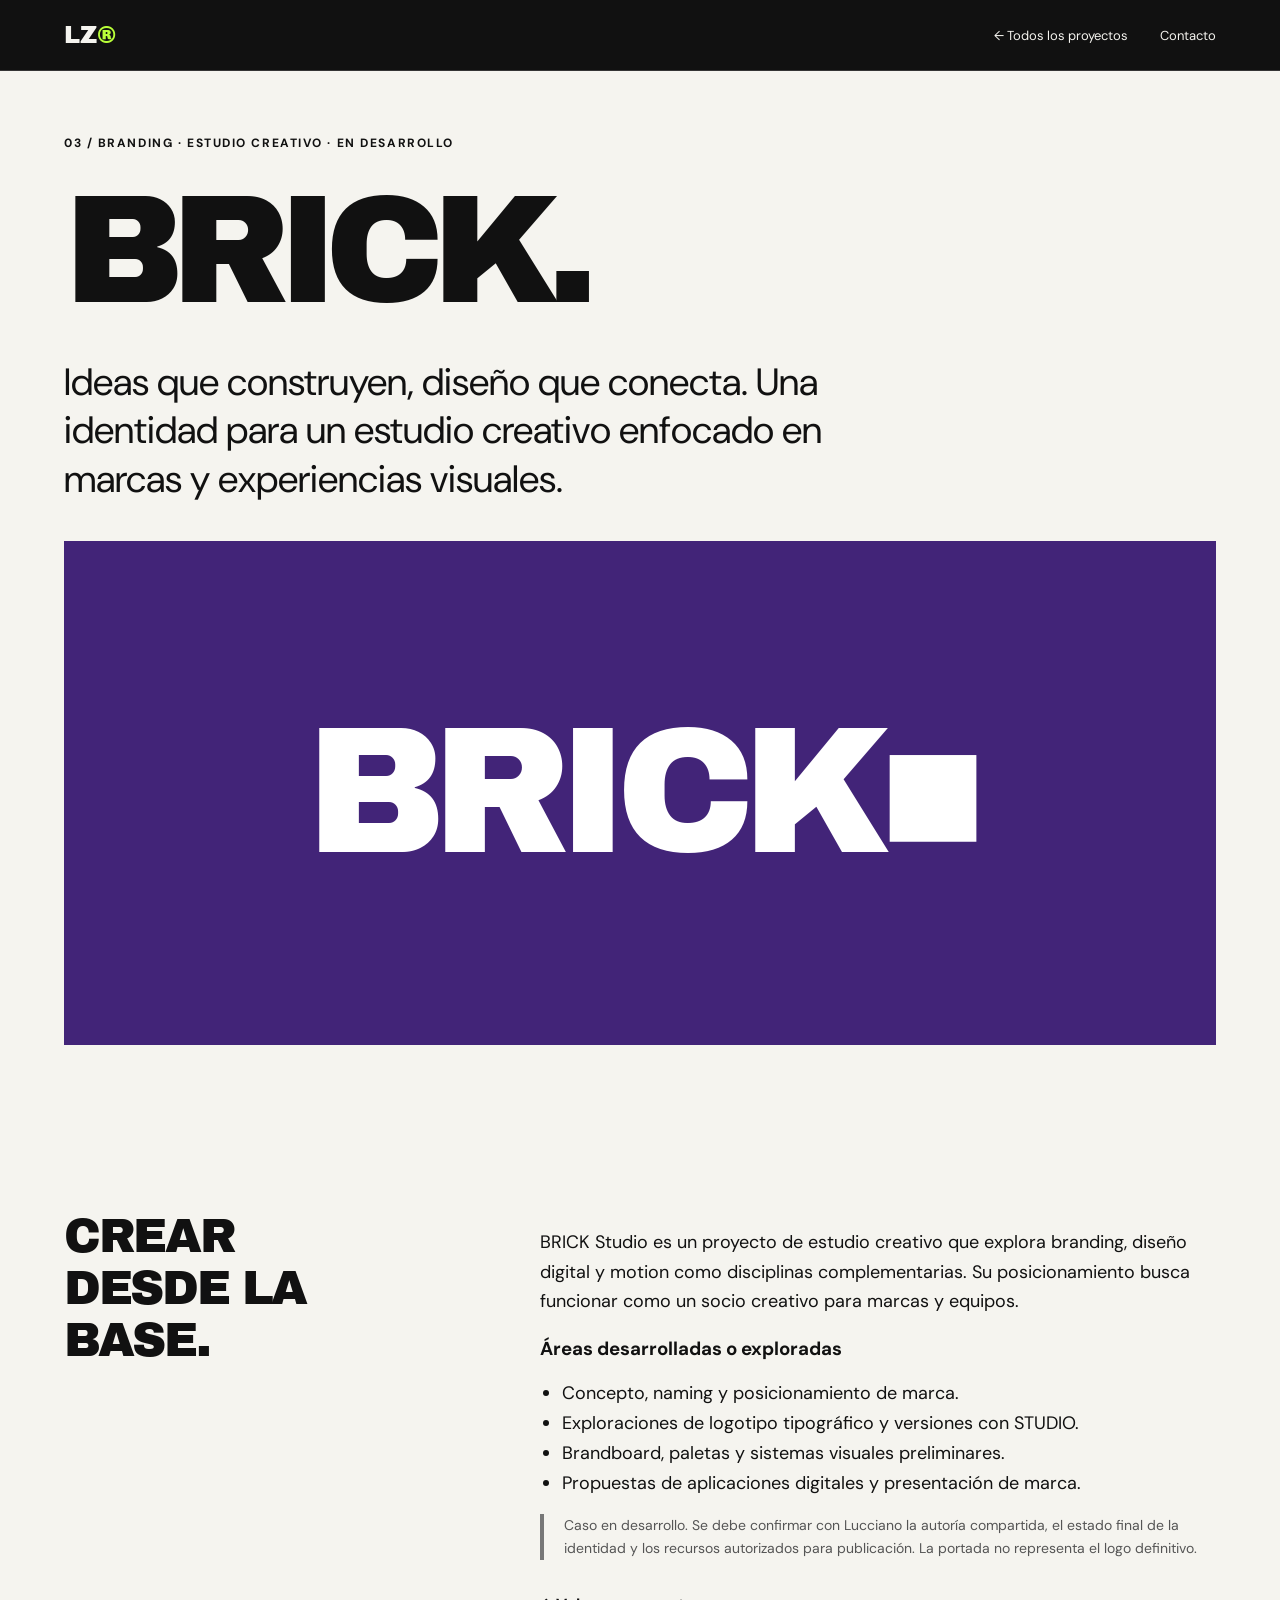
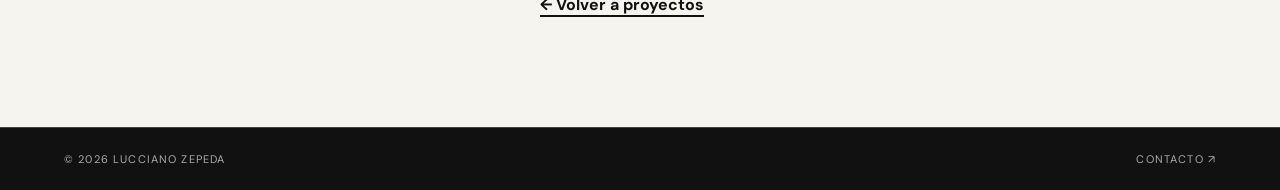
==== proyectos/brick.html @ 465fdd20 "Add files via upload" ====
<!doctype html><html lang="es"><head><meta charset="utf-8"><meta name="viewport" content="width=device-width,initial-scale=1"><meta name="description" content="BRICK Studio — identidad y posicionamiento de estudio creativo, portafolio de Lucciano Zepeda."><title>BRICK Studio — Lucciano Zepeda</title><link rel="preconnect" href="https://fonts.googleapis.com"><link rel="preconnect" href="https://fonts.gstatic.com" crossorigin><link href="https://fonts.googleapis.com/css2?family=Archivo+Black&family=DM+Sans:wght@400;500;600;700&display=swap" rel="stylesheet"><link rel="stylesheet" href="../style.css"><script src="../script.js" defer></script></head><body><header class="topbar"><a class="wordmark" href="../index.html">LZ<span class="lime">®</span></a><nav><a href="../index.html#trabajos">← Todos los proyectos</a><a href="../index.html#contacto">Contacto</a></nav></header><main class="case-main"><div class="case-hero"><span class="case-eyebrow">03 / BRANDING · ESTUDIO CREATIVO · EN DESARROLLO</span><h1 class="case-title">BRICK.</h1><p class="case-deck">Ideas que construyen, diseño que conecta. Una identidad para un estudio creativo enfocado en marcas y experiencias visuales.</p><div class="case-cover brick" aria-label="Portada tipográfica temporal">BRICK■</div></div><div class="case-content"><h2>CREAR DESDE LA BASE.</h2><div><p>BRICK Studio es un proyecto de estudio creativo que explora branding, diseño digital y motion como disciplinas complementarias. Su posicionamiento busca funcionar como un socio creativo para marcas y equipos.</p><h3>Áreas desarrolladas o exploradas</h3><ul><li>Concepto, naming y posicionamiento de marca.</li><li>Exploraciones de logotipo tipográfico y versiones con STUDIO.</li><li>Brandboard, paletas y sistemas visuales preliminares.</li><li>Propuestas de aplicaciones digitales y presentación de marca.</li></ul><p class="case-note">Caso en desarrollo. Se debe confirmar con Lucciano la autoría compartida, el estado final de la identidad y los recursos autorizados para publicación. La portada no representa el logo definitivo.</p><a class="case-back" href="../index.html#trabajos">← Volver a proyectos</a></div></div></main><footer><span>© <span id="year">2026</span> LUCCIANO ZEPEDA</span><a href="mailto:lucciano.zepeda@gmail.com">CONTACTO ↗</a></footer></body></html>
---- style.css ----
:root{--ink:#111;--paper:#f5f4ef;--lime:#b9ff39;--gray:#888;--head:'Archivo Black',Arial,sans-serif;--body:'DM Sans',Arial,sans-serif}*{box-sizing:border-box}html{scroll-behavior:smooth}body{margin:0;background:var(--ink);color:var(--paper);font-family:var(--body);overflow-x:hidden}a{color:inherit;text-decoration:none}a:focus-visible{outline:3px solid var(--lime);outline-offset:4px}.skip{position:absolute;left:-9999px;top:10px;background:var(--lime);color:var(--ink);padding:12px;z-index:100}.skip:focus{left:10px}.topbar{display:flex;align-items:center;justify-content:space-between;padding:22px 5%;border-bottom:1px solid #353535;gap:20px}.wordmark{font:24px var(--head)}.lime{color:var(--lime)}nav{display:flex;gap:clamp(12px,2.5vw,32px);flex-wrap:wrap}nav a{font-size:13px}nav a:hover,.back-top:hover{color:var(--lime)}.top-index,.hero-meta,.section-head,footer,.project-number,.art-caption,.hero-kicker{font-size:11px;letter-spacing:.105em}.top-index{color:var(--gray)}.hero{min-height:91vh;overflow:hidden;padding:30px 5% 0;display:flex;flex-direction:column;justify-content:space-between}.hero-meta,.section-head{display:flex;justify-content:space-between;gap:15px}.hero-meta{color:#bbb}.hero-core{padding:55px 0 65px}.hero-kicker{color:var(--lime)}.status-dot{display:inline-block;width:8px;height:8px;border-radius:50%;background:var(--lime);margin-right:7px}.hero h1{font:clamp(55px,12.5vw,220px)/.93 var(--head);letter-spacing:-.085em;margin:22px 0 35px}.hero h1>span{display:block}.hero h1 .highlight{background:var(--lime);color:var(--ink);padding:0 .07em .06em 0;max-width:max-content}.hero-summary{display:flex;justify-content:space-between;align-items:end;gap:30px}.hero-summary>p{font:clamp(26px,3vw,46px)/1.1 var(--head);letter-spacing:-.05em;margin:0}.hero-summary>p i{color:var(--lime);font-style:normal}.hero-summary>div{max-width:350px}.hero-desc{line-height:1.6;color:#ccc;font-size:17px}.actions,.cv-actions,.contact-actions{display:flex;flex-wrap:wrap;gap:12px}.pill{display:inline-flex;align-items:center;justify-content:center;min-height:46px;padding:12px 18px;border-radius:30px;font-size:13px;font-weight:700;transition:transform .2s,background .2s}.pill:hover{transform:translateY(-3px)}.pill.light{background:var(--paper);color:var(--ink)}.pill.outline{border:1px solid #777;color:var(--paper)}.pill.dark{background:var(--ink);color:var(--paper)}.pill.bordered{border:1px solid var(--ink);color:var(--ink)}.pill.lime-button{background:var(--lime);color:var(--ink)}.marquee{border-top:1px solid #454545;overflow:hidden;white-space:nowrap;margin:0 -5%;padding:14px 0;color:var(--lime);font:14px var(--head)}.marquee>div{width:max-content;animation:move 24s linear infinite}@keyframes move{to{transform:translateX(-50%)}}.section{padding:90px 5% 120px}.section-head{padding-bottom:22px;border-bottom:1px solid currentColor;opacity:.7}.section h2{font:clamp(42px,8vw,132px)/1 var(--head);letter-spacing:-.065em;margin:70px 0 42px;overflow-wrap:anywhere}.section h2 em{font-style:normal;color:transparent;-webkit-text-stroke:2px currentColor}.projects,.experience{background:var(--paper);color:var(--ink)}.intro{max-width:680px;font-size:20px;line-height:1.55;margin:0 0 52px}.project-grid{display:grid;grid-template-columns:repeat(2,minmax(0,1fr));gap:32px 24px}.project-art{aspect-ratio:4/3;padding:clamp(15px,2.3vw,30px);display:flex;flex-direction:column;justify-content:space-between;overflow:hidden;position:relative;transition:transform .3s,filter .3s}.project-card:hover .project-art{transform:translateY(-4px);filter:brightness(1.06)}.project-number{display:flex;justify-content:space-between;align-items:center;font-weight:700}.project-number b{font-size:23px}.art-office{background:var(--lime);color:var(--ink)}.art-lemu{background:#1b1b1b;color:var(--paper)}.art-brick{background:#422478;color:white}.art-type{font:clamp(39px,6.6vw,116px)/.95 var(--head);letter-spacing:-.075em;overflow-wrap:anywhere}.art-star{color:#7b6dff;margin-left:12px}.art-office .art-star{color:var(--ink)}.art-brick .art-star{color:#e0a92f}.art-caption{font-weight:700}.project-info{display:flex;justify-content:space-between;align-items:baseline;gap:16px}.project-info h3{font-size:21px;letter-spacing:-.03em}.project-info p{font-size:13px;color:#555;max-width:250px;text-align:right}.disclaimer{font-size:12px;color:#666;margin-top:30px}.about{background:var(--lime);color:var(--ink)}.stroke-text{color:transparent;-webkit-text-stroke:2px var(--ink)}.about-grid{display:grid;grid-template-columns:1fr 1fr;gap:10%;max-width:1200px}.about-grid>p{font-size:clamp(23px,3vw,38px);font-weight:700;line-height:1.3}.about-grid>div{font-size:18px;line-height:1.65}.about-grid p{margin-top:0}.skill-group{display:flex;flex-wrap:wrap;gap:10px;margin-top:60px}.skill-group span{border:1px solid var(--ink);padding:12px 16px;border-radius:40px;font-size:12px;font-weight:700}.tools-line{border-top:1px solid var(--ink);margin-top:60px;padding-top:22px;display:flex;justify-content:space-between;gap:20px;font-size:14px}.tools-line span{max-width:620px}.timeline-item{display:grid;grid-template-columns:1fr 1fr;gap:30px;border-top:1px solid #aaa;padding:30px 0}.timeline-item:last-child{border-bottom:1px solid #aaa}.timeline-item .date{font-size:12px;color:#666}.timeline-item h3{font:clamp(24px,3vw,42px) var(--head);letter-spacing:-.05em;margin:12px 0}.timeline-item p{line-height:1.65;margin-top:0}.timeline-item>div>p{color:#666}.cv-actions{margin-top:42px}.contact{min-height:75vh}.contact h2 span{color:var(--lime)}.contact>p{font-size:clamp(17px,2.2vw,25px);max-width:720px;line-height:1.5}.contact-actions{margin:32px 0}.email-link{display:block;max-width:max-content;font-size:clamp(17px,2.5vw,33px);border-bottom:1px solid var(--lime);padding-bottom:8px;overflow-wrap:anywhere}.back-top{display:block;max-width:max-content;margin-top:90px;font-size:13px;color:var(--lime)}footer{padding:24px 5%;border-top:1px solid #444;display:flex;justify-content:space-between;gap:14px;color:#aaa}.reveal{animation:showup .8s ease-out both}@keyframes showup{from{opacity:0;transform:translateY(28px)}to{opacity:1;transform:translateY(0)}}.case-main{background:var(--paper);color:var(--ink);min-height:70vh}.case-hero{padding:60px 5% 90px}.case-eyebrow{font-size:12px;letter-spacing:.13em;font-weight:700}.case-title{font:clamp(58px,12vw,180px)/.9 var(--head);letter-spacing:-.085em;margin:30px 0}.case-deck{font-size:clamp(22px,3vw,38px);max-width:850px;line-height:1.27}.case-cover{min-height:300px;aspect-ratio:16/7;display:flex;align-items:center;justify-content:center;text-align:center;padding:30px;font:clamp(60px,14vw,210px)/1 var(--head);letter-spacing:-.07em}.case-cover.office{background:var(--lime)}.case-cover.lemu{background:#1b1b1b;color:#fff}.case-cover.brick{background:#422478;color:#fff}.case-content{padding:75px 5% 110px;display:grid;grid-template-columns:1fr 2fr;gap:12%}.case-content h2{font:clamp(28px,3.7vw,56px)/1.1 var(--head);letter-spacing:-.05em;margin-top:0}.case-content p,.case-content li{font-size:18px;line-height:1.65}.case-content ul{padding-left:22px}.case-note{border-left:4px solid #777;padding-left:20px;color:#555;font-size:14px!important}.case-back{display:inline-block;border-bottom:2px solid var(--ink);margin-top:20px;font-weight:700}.case-footer{background:var(--ink);color:var(--paper);padding:40px 5%}.case-footer a{color:var(--lime)}@media(max-width:960px){.top-index{display:none}.hero h1{font-size:12.4vw}}@media(max-width:700px){.topbar{padding:18px 5%;flex-wrap:wrap}nav{gap:14px}nav a{font-size:12px}.hero{min-height:76vh}.hero-meta{font-size:9px}.hero-core{padding:60px 0}.hero h1{font-size:12.2vw;letter-spacing:-.075em}.hero-summary,.tools-line{display:block}.hero-summary>div{margin-top:30px}.section{padding:65px 5% 85px}.section h2{font-size:clamp(38px,9vw,76px);margin:50px 0 32px}.project-grid,.about-grid,.timeline-item,.case-content{grid-template-columns:1fr}.about-grid{gap:14px}.project-info{display:block}.project-info p{text-align:left;margin-top:0}.project-info h3{margin-bottom:6px}.art-type{font-size:12vw}.case-hero{padding:45px 5% 60px}.case-cover{aspect-ratio:4/3}.case-content{padding:55px 5% 80px;gap:18px}footer{font-size:9px}}@media(prefers-reduced-motion:reduce){html{scroll-behavior:auto}*,*:before,*:after{animation:none!important;transition:none!important}}
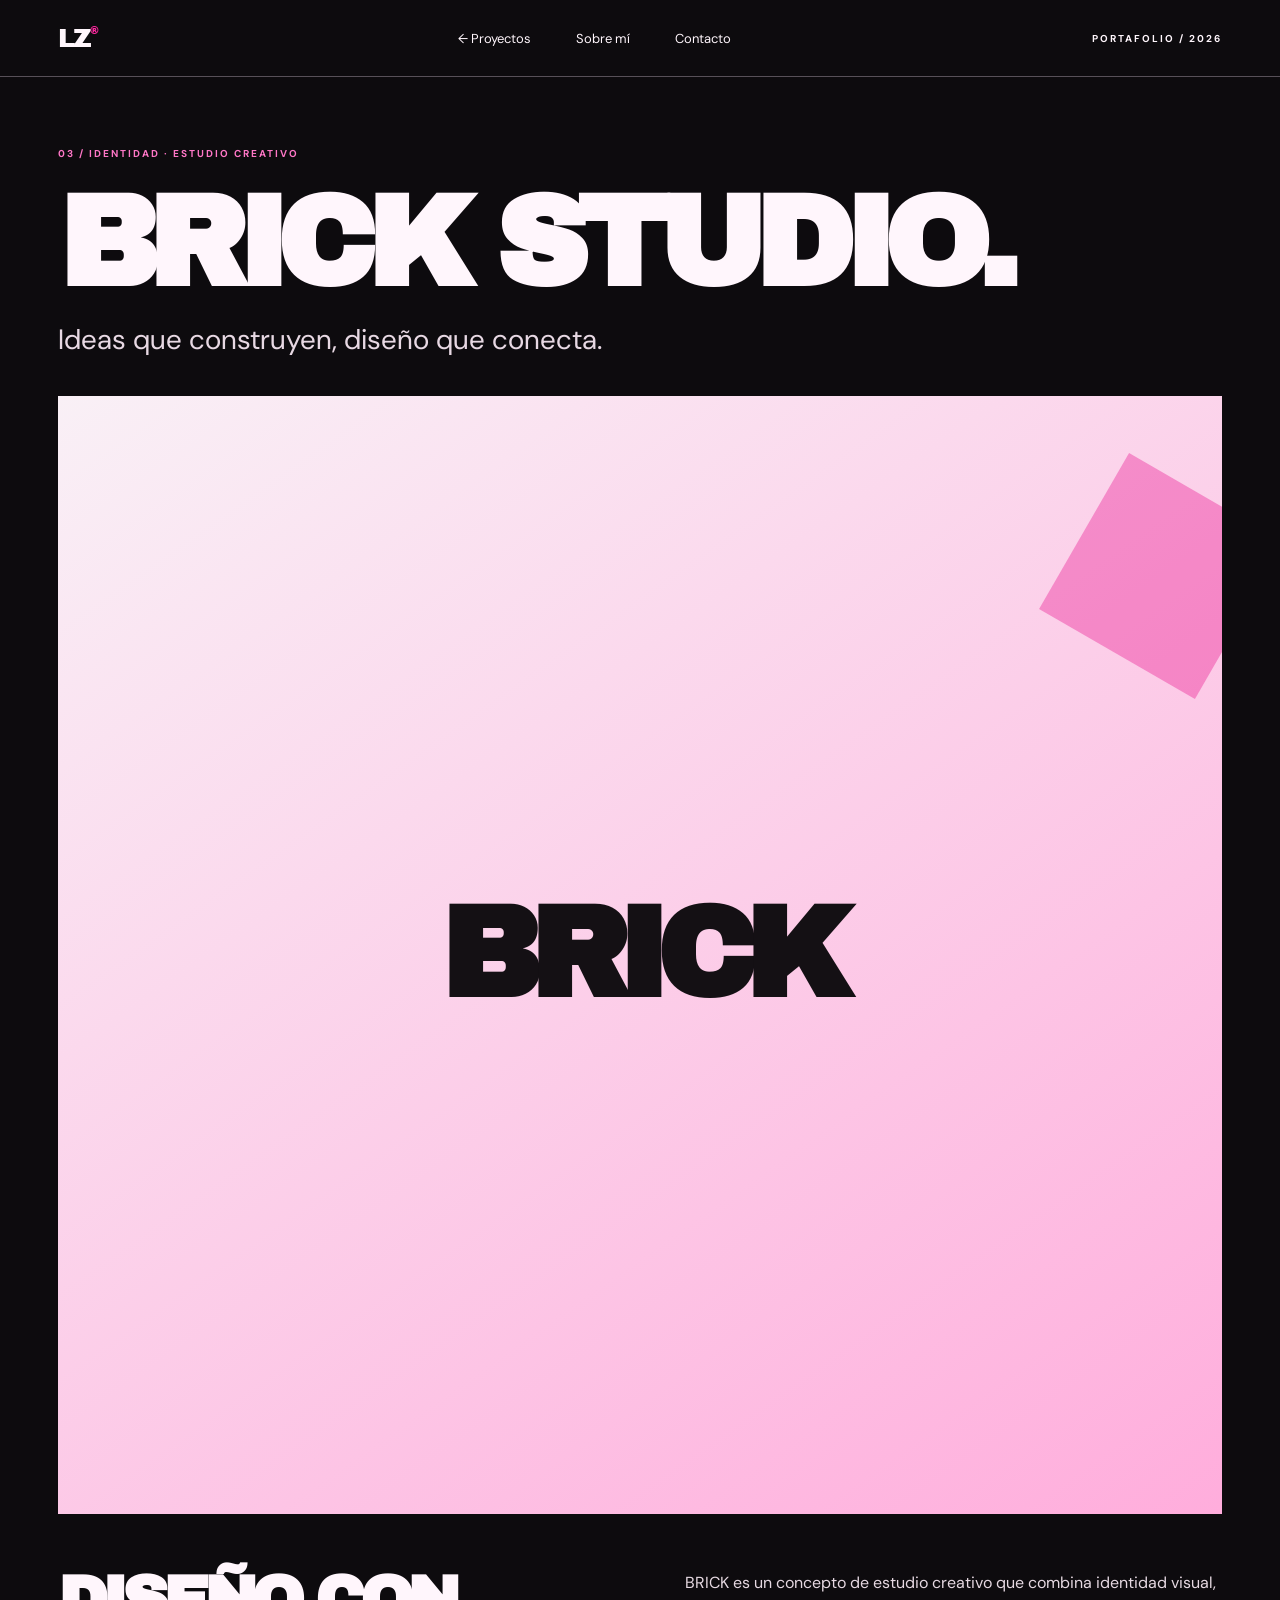
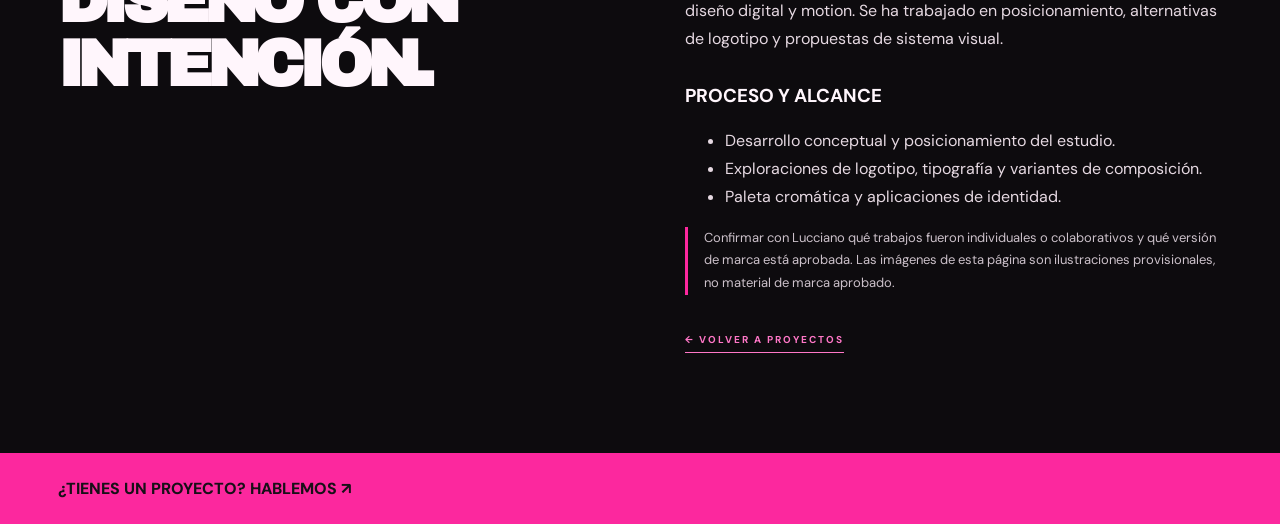
==== commit d6f9cfaa: "Add files via upload" ====
--- a/proyectos/brick.html
+++ b/proyectos/brick.html
@@ -1 +1 @@
-<!doctype html><html lang="es"><head><meta charset="utf-8"><meta name="viewport" content="width=device-width,initial-scale=1"><meta name="description" content="BRICK Studio — identidad y posicionamiento de estudio creativo, portafolio de Lucciano Zepeda."><title>BRICK Studio — Lucciano Zepeda</title><link rel="preconnect" href="https://fonts.googleapis.com"><link rel="preconnect" href="https://fonts.gstatic.com" crossorigin><link href="https://fonts.googleapis.com/css2?family=Archivo+Black&family=DM+Sans:wght@400;500;600;700&display=swap" rel="stylesheet"><link rel="stylesheet" href="../style.css"><script src="../script.js" defer></script></head><body><header class="topbar"><a class="wordmark" href="../index.html">LZ<span class="lime">®</span></a><nav><a href="../index.html#trabajos">← Todos los proyectos</a><a href="../index.html#contacto">Contacto</a></nav></header><main class="case-main"><div class="case-hero"><span class="case-eyebrow">03 / BRANDING · ESTUDIO CREATIVO · EN DESARROLLO</span><h1 class="case-title">BRICK.</h1><p class="case-deck">Ideas que construyen, diseño que conecta. Una identidad para un estudio creativo enfocado en marcas y experiencias visuales.</p><div class="case-cover brick" aria-label="Portada tipográfica temporal">BRICK■</div></div><div class="case-content"><h2>CREAR DESDE LA BASE.</h2><div><p>BRICK Studio es un proyecto de estudio creativo que explora branding, diseño digital y motion como disciplinas complementarias. Su posicionamiento busca funcionar como un socio creativo para marcas y equipos.</p><h3>Áreas desarrolladas o exploradas</h3><ul><li>Concepto, naming y posicionamiento de marca.</li><li>Exploraciones de logotipo tipográfico y versiones con STUDIO.</li><li>Brandboard, paletas y sistemas visuales preliminares.</li><li>Propuestas de aplicaciones digitales y presentación de marca.</li></ul><p class="case-note">Caso en desarrollo. Se debe confirmar con Lucciano la autoría compartida, el estado final de la identidad y los recursos autorizados para publicación. La portada no representa el logo definitivo.</p><a class="case-back" href="../index.html#trabajos">← Volver a proyectos</a></div></div></main><footer><span>© <span id="year">2026</span> LUCCIANO ZEPEDA</span><a href="mailto:lucciano.zepeda@gmail.com">CONTACTO ↗</a></footer></body></html>
+<!doctype html><html lang="es"><head><meta charset="utf-8"><meta name="viewport" content="width=device-width, initial-scale=1"><meta name="theme-color" content="#0d0b0e"><meta name="description" content="BRICK STUDIO — caso de estudio del portafolio de Lucciano Zepeda."><title>BRICK STUDIO — Lucciano Zepeda</title><link rel="icon" href="../assets/favicon.svg" type="image/svg+xml"><link rel="preconnect" href="https://fonts.googleapis.com"><link rel="preconnect" href="https://fonts.gstatic.com" crossorigin><link href="https://fonts.googleapis.com/css2?family=Archivo+Black&family=DM+Sans:wght@400;500;600;700;800&display=swap" rel="stylesheet"><link rel="stylesheet" href="../style.css"><script src="../script.js" defer></script></head><body><header class="site-nav wrap case-header"><a class="brand" href="../index.html">LZ<span>®</span></a><nav aria-label="Navegación"><a href="../index.html#trabajos">← Proyectos</a><a href="../index.html#sobre-mi">Sobre mí</a><a href="../index.html#contacto">Contacto</a></nav><span class="nav-index">PORTAFOLIO / 2026</span></header><main class="case wrap"><div class="case-kicker">03 / IDENTIDAD · ESTUDIO CREATIVO</div><h1 class="case-title">BRICK STUDIO.</h1><p class="case-deck">Ideas que construyen, diseño que conecta.</p><div class="case-cover project-poster brick-poster" aria-label="Composición tipográfica provisional"><strong>BRICK</strong></div><div class="case-content"><h2>DISEÑO CON<br>INTENCIÓN.</h2><div><p>BRICK es un concepto de estudio creativo que combina identidad visual, diseño digital y motion. Se ha trabajado en posicionamiento, alternativas de logotipo y propuestas de sistema visual.</p><h3>PROCESO Y ALCANCE</h3><ul><li>Desarrollo conceptual y posicionamiento del estudio.</li><li>Exploraciones de logotipo, tipografía y variantes de composición.</li><li>Paleta cromática y aplicaciones de identidad.</li></ul><p class="case-notice">Confirmar con Lucciano qué trabajos fueron individuales o colaborativos y qué versión de marca está aprobada. Las imágenes de esta página son ilustraciones provisionales, no material de marca aprobado.</p><a class="case-back" href="../index.html#trabajos">← VOLVER A PROYECTOS</a></div></div></main><div class="case-bottom"><div class="wrap"><a href="mailto:lucciano.zepeda@gmail.com">¿TIENES UN PROYECTO? HABLEMOS ↗</a></div></div></body></html>
--- a/style.css
+++ b/style.css
@@ -1 +1,4 @@
-:root{--ink:#111;--paper:#f5f4ef;--lime:#b9ff39;--gray:#888;--head:'Archivo Black',Arial,sans-serif;--body:'DM Sans',Arial,sans-serif}*{box-sizing:border-box}html{scroll-behavior:smooth}body{margin:0;background:var(--ink);color:var(--paper);font-family:var(--body);overflow-x:hidden}a{color:inherit;text-decoration:none}a:focus-visible{outline:3px solid var(--lime);outline-offset:4px}.skip{position:absolute;left:-9999px;top:10px;background:var(--lime);color:var(--ink);padding:12px;z-index:100}.skip:focus{left:10px}.topbar{display:flex;align-items:center;justify-content:space-between;padding:22px 5%;border-bottom:1px solid #353535;gap:20px}.wordmark{font:24px var(--head)}.lime{color:var(--lime)}nav{display:flex;gap:clamp(12px,2.5vw,32px);flex-wrap:wrap}nav a{font-size:13px}nav a:hover,.back-top:hover{color:var(--lime)}.top-index,.hero-meta,.section-head,footer,.project-number,.art-caption,.hero-kicker{font-size:11px;letter-spacing:.105em}.top-index{color:var(--gray)}.hero{min-height:91vh;overflow:hidden;padding:30px 5% 0;display:flex;flex-direction:column;justify-content:space-between}.hero-meta,.section-head{display:flex;justify-content:space-between;gap:15px}.hero-meta{color:#bbb}.hero-core{padding:55px 0 65px}.hero-kicker{color:var(--lime)}.status-dot{display:inline-block;width:8px;height:8px;border-radius:50%;background:var(--lime);margin-right:7px}.hero h1{font:clamp(55px,12.5vw,220px)/.93 var(--head);letter-spacing:-.085em;margin:22px 0 35px}.hero h1>span{display:block}.hero h1 .highlight{background:var(--lime);color:var(--ink);padding:0 .07em .06em 0;max-width:max-content}.hero-summary{display:flex;justify-content:space-between;align-items:end;gap:30px}.hero-summary>p{font:clamp(26px,3vw,46px)/1.1 var(--head);letter-spacing:-.05em;margin:0}.hero-summary>p i{color:var(--lime);font-style:normal}.hero-summary>div{max-width:350px}.hero-desc{line-height:1.6;color:#ccc;font-size:17px}.actions,.cv-actions,.contact-actions{display:flex;flex-wrap:wrap;gap:12px}.pill{display:inline-flex;align-items:center;justify-content:center;min-height:46px;padding:12px 18px;border-radius:30px;font-size:13px;font-weight:700;transition:transform .2s,background .2s}.pill:hover{transform:translateY(-3px)}.pill.light{background:var(--paper);color:var(--ink)}.pill.outline{border:1px solid #777;color:var(--paper)}.pill.dark{background:var(--ink);color:var(--paper)}.pill.bordered{border:1px solid var(--ink);color:var(--ink)}.pill.lime-button{background:var(--lime);color:var(--ink)}.marquee{border-top:1px solid #454545;overflow:hidden;white-space:nowrap;margin:0 -5%;padding:14px 0;color:var(--lime);font:14px var(--head)}.marquee>div{width:max-content;animation:move 24s linear infinite}@keyframes move{to{transform:translateX(-50%)}}.section{padding:90px 5% 120px}.section-head{padding-bottom:22px;border-bottom:1px solid currentColor;opacity:.7}.section h2{font:clamp(42px,8vw,132px)/1 var(--head);letter-spacing:-.065em;margin:70px 0 42px;overflow-wrap:anywhere}.section h2 em{font-style:normal;color:transparent;-webkit-text-stroke:2px currentColor}.projects,.experience{background:var(--paper);color:var(--ink)}.intro{max-width:680px;font-size:20px;line-height:1.55;margin:0 0 52px}.project-grid{display:grid;grid-template-columns:repeat(2,minmax(0,1fr));gap:32px 24px}.project-art{aspect-ratio:4/3;padding:clamp(15px,2.3vw,30px);display:flex;flex-direction:column;justify-content:space-between;overflow:hidden;position:relative;transition:transform .3s,filter .3s}.project-card:hover .project-art{transform:translateY(-4px);filter:brightness(1.06)}.project-number{display:flex;justify-content:space-between;align-items:center;font-weight:700}.project-number b{font-size:23px}.art-office{background:var(--lime);color:var(--ink)}.art-lemu{background:#1b1b1b;color:var(--paper)}.art-brick{background:#422478;color:white}.art-type{font:clamp(39px,6.6vw,116px)/.95 var(--head);letter-spacing:-.075em;overflow-wrap:anywhere}.art-star{color:#7b6dff;margin-left:12px}.art-office .art-star{color:var(--ink)}.art-brick .art-star{color:#e0a92f}.art-caption{font-weight:700}.project-info{display:flex;justify-content:space-between;align-items:baseline;gap:16px}.project-info h3{font-size:21px;letter-spacing:-.03em}.project-info p{font-size:13px;color:#555;max-width:250px;text-align:right}.disclaimer{font-size:12px;color:#666;margin-top:30px}.about{background:var(--lime);color:var(--ink)}.stroke-text{color:transparent;-webkit-text-stroke:2px var(--ink)}.about-grid{display:grid;grid-template-columns:1fr 1fr;gap:10%;max-width:1200px}.about-grid>p{font-size:clamp(23px,3vw,38px);font-weight:700;line-height:1.3}.about-grid>div{font-size:18px;line-height:1.65}.about-grid p{margin-top:0}.skill-group{display:flex;flex-wrap:wrap;gap:10px;margin-top:60px}.skill-group span{border:1px solid var(--ink);padding:12px 16px;border-radius:40px;font-size:12px;font-weight:700}.tools-line{border-top:1px solid var(--ink);margin-top:60px;padding-top:22px;display:flex;justify-content:space-between;gap:20px;font-size:14px}.tools-line span{max-width:620px}.timeline-item{display:grid;grid-template-columns:1fr 1fr;gap:30px;border-top:1px solid #aaa;padding:30px 0}.timeline-item:last-child{border-bottom:1px solid #aaa}.timeline-item .date{font-size:12px;color:#666}.timeline-item h3{font:clamp(24px,3vw,42px) var(--head);letter-spacing:-.05em;margin:12px 0}.timeline-item p{line-height:1.65;margin-top:0}.timeline-item>div>p{color:#666}.cv-actions{margin-top:42px}.contact{min-height:75vh}.contact h2 span{color:var(--lime)}.contact>p{font-size:clamp(17px,2.2vw,25px);max-width:720px;line-height:1.5}.contact-actions{margin:32px 0}.email-link{display:block;max-width:max-content;font-size:clamp(17px,2.5vw,33px);border-bottom:1px solid var(--lime);padding-bottom:8px;overflow-wrap:anywhere}.back-top{display:block;max-width:max-content;margin-top:90px;font-size:13px;color:var(--lime)}footer{padding:24px 5%;border-top:1px solid #444;display:flex;justify-content:space-between;gap:14px;color:#aaa}.reveal{animation:showup .8s ease-out both}@keyframes showup{from{opacity:0;transform:translateY(28px)}to{opacity:1;transform:translateY(0)}}.case-main{background:var(--paper);color:var(--ink);min-height:70vh}.case-hero{padding:60px 5% 90px}.case-eyebrow{font-size:12px;letter-spacing:.13em;font-weight:700}.case-title{font:clamp(58px,12vw,180px)/.9 var(--head);letter-spacing:-.085em;margin:30px 0}.case-deck{font-size:clamp(22px,3vw,38px);max-width:850px;line-height:1.27}.case-cover{min-height:300px;aspect-ratio:16/7;display:flex;align-items:center;justify-content:center;text-align:center;padding:30px;font:clamp(60px,14vw,210px)/1 var(--head);letter-spacing:-.07em}.case-cover.office{background:var(--lime)}.case-cover.lemu{background:#1b1b1b;color:#fff}.case-cover.brick{background:#422478;color:#fff}.case-content{padding:75px 5% 110px;display:grid;grid-template-columns:1fr 2fr;gap:12%}.case-content h2{font:clamp(28px,3.7vw,56px)/1.1 var(--head);letter-spacing:-.05em;margin-top:0}.case-content p,.case-content li{font-size:18px;line-height:1.65}.case-content ul{padding-left:22px}.case-note{border-left:4px solid #777;padding-left:20px;color:#555;font-size:14px!important}.case-back{display:inline-block;border-bottom:2px solid var(--ink);margin-top:20px;font-weight:700}.case-footer{background:var(--ink);color:var(--paper);padding:40px 5%}.case-footer a{color:var(--lime)}@media(max-width:960px){.top-index{display:none}.hero h1{font-size:12.4vw}}@media(max-width:700px){.topbar{padding:18px 5%;flex-wrap:wrap}nav{gap:14px}nav a{font-size:12px}.hero{min-height:76vh}.hero-meta{font-size:9px}.hero-core{padding:60px 0}.hero h1{font-size:12.2vw;letter-spacing:-.075em}.hero-summary,.tools-line{display:block}.hero-summary>div{margin-top:30px}.section{padding:65px 5% 85px}.section h2{font-size:clamp(38px,9vw,76px);margin:50px 0 32px}.project-grid,.about-grid,.timeline-item,.case-content{grid-template-columns:1fr}.about-grid{gap:14px}.project-info{display:block}.project-info p{text-align:left;margin-top:0}.project-info h3{margin-bottom:6px}.art-type{font-size:12vw}.case-hero{padding:45px 5% 60px}.case-cover{aspect-ratio:4/3}.case-content{padding:55px 5% 80px;gap:18px}footer{font-size:9px}}@media(prefers-reduced-motion:reduce){html{scroll-behavior:auto}*,*:before,*:after{animation:none!important;transition:none!important}}
+:root{--black:#0d0b0e;--pink:#fc289e;--pink2:#ff77c7;--purple:#7020a6;--pale:#fbf1f8;--white:#fff6fc;--text:#171117}*{box-sizing:border-box}html{scroll-behavior:smooth}body{margin:0;background:var(--black);color:var(--white);font-family:'DM Sans',Arial,sans-serif}a{color:inherit;text-decoration:none}a:focus-visible{outline:3px solid var(--pink2);outline-offset:5px}img{max-width:100%;display:block}h1,h2,h3,p{margin-top:0}.wrap{max-width:1480px;margin:auto;padding-left:clamp(22px,4.5vw,74px);padding-right:clamp(22px,4.5vw,74px)}.skip{position:absolute;left:10px;top:-100px;background:white;color:black;z-index:200;padding:14px}.skip:focus{top:10px}.brand{font-family:'Archivo Black',Impact,sans-serif;font-size:26px;letter-spacing:-2px;white-space:nowrap}.brand span{font-size:11px;vertical-align:top;color:var(--pink)}.site-nav{height:77px;border-bottom:1px solid #575058;display:flex;align-items:center;justify-content:space-between;gap:20px;position:relative;z-index:8}.site-nav nav{display:flex;gap:clamp(14px,3.5vw,52px);font-size:13px}.site-nav nav a:hover{color:var(--pink2)}.nav-index,.eyebrow,.section-top,.poster-tag,.project-poster small,.hero-footnote,.ticker,.tool-bar,.resume,.social,.provisional,.case-kicker,.case-back{font-size:10px;letter-spacing:2px;font-weight:700}.hero{min-height:min(820px,88vh);height:auto;position:relative;isolation:isolate;padding-top:clamp(75px,7vw,110px);padding-bottom:65px;overflow:hidden}.hero-visual{position:absolute;inset:-145px -16% -20px 40%;z-index:-1;pointer-events:none;display:flex;align-items:center;justify-content:center}.hero-visual img{width:min(880px,85vw);max-width:none;filter:drop-shadow(0 5px 45px #bd15614a);animation:float 8s ease-in-out infinite}.hero-eyebrow{display:flex;gap:30px;align-items:center;margin-bottom:18px;max-width:850px}.hero-eyebrow .star,.star{color:var(--pink);font-size:27px;line-height:0}.hero-title{max-width:1010px}.hero h1{font-family:'Archivo Black',Impact,sans-serif;font-size:clamp(72px,12vw,190px);letter-spacing:-.095em;line-height:.94;margin:0;white-space:nowrap;text-shadow:0 6px 30px #0d0b0e33}.hero h1 span{display:inline-block;background:var(--pink);color:#100a0e;padding:0 .09em .065em 0;line-height:1.02}.hero-title>p{font-size:clamp(18px,2vw,28px);line-height:1.3;margin:24px 0 19px;max-width:570px}.hero-actions{display:flex;align-items:center;gap:30px}.round-arrow,.contact-circle{width:76px;height:76px;border:2px solid var(--white);border-radius:50%;display:grid;place-items:center;font-size:46px;font-weight:300;transition:background .2s,color .2s,transform .2s}.round-arrow:hover,.contact-circle:hover{background:var(--pink);color:var(--black);transform:rotate(45deg)}.text-link{font-size:11px;letter-spacing:1px;font-weight:700;border-bottom:1px solid currentColor;padding-bottom:5px}.hero-footnote{display:block;margin-top:42px;color:#ccc1c8}.ticker{height:43px;border-top:1px solid #3f363e;border-bottom:1px solid #3f363e;overflow:hidden;display:flex;align-items:center;white-space:nowrap;background:#0c0b0e}.ticker-track{min-width:max-content;animation:marquee 28s linear infinite}.ticker span{color:var(--pink);margin:0 18px;font-size:16px}@keyframes marquee{to{transform:translateX(-50%)}}@keyframes float{50%{transform:translateY(-20px) rotate(4deg)}}.pale{background:var(--pale);color:var(--text)}.works,.experience{padding:55px 0 90px}.section-top{display:flex;justify-content:space-between;gap:20px;padding-bottom:22px;border-bottom:1px solid currentColor;margin-bottom:34px}.work-layout{display:grid;grid-template-columns:.9fr 1.4fr;gap:6vw}.work-intro{position:relative}.work-intro h2,.about h2,.experience h2,.contact h2,.case-title,.case-content h2{font-family:'Archivo Black',Impact,sans-serif;font-weight:900;line-height:1;letter-spacing:-.082em}.work-intro h2{font-size:clamp(48px,5.7vw,92px);margin:0 0 68px}.work-intro h2 i,.experience h2 i{font-style:normal;color:transparent;-webkit-text-stroke:2px var(--text)}.work-intro p{font-size:16px;max-width:270px;line-height:1.55;margin-left:80px}.burst{position:absolute;left:0;bottom:9px;color:var(--pink);font-size:62px}.project-grid{display:grid;grid-template-columns:repeat(2,minmax(0,1fr));gap:26px 23px}.project{min-width:0;transition:transform .25s}.project:hover{transform:translateY(-6px)}.project-poster{aspect-ratio:1/.96;min-height:230px;position:relative;overflow:hidden;padding:18px;display:flex;flex-direction:column;justify-content:space-between}.poster-tag,.project-poster small{position:relative;z-index:2}.project-poster strong{font-family:'Archivo Black',Impact,sans-serif;font-size:clamp(39px,5vw,86px);line-height:.9;letter-spacing:-.078em;z-index:2}.project-poster strong span{font-size:.32em;vertical-align:top;margin-left:7px}.office-poster{color:#fff;background:radial-gradient(circle at 100% 10%,#ff7cd1 0,transparent 35%),linear-gradient(135deg,#f829a2,#ae146f 75%)}.office-poster:after{content:'';position:absolute;right:-50px;bottom:-80px;width:250px;height:250px;border:45px solid #210c21;border-radius:50%;opacity:.34}.lemu-poster{color:#fff;background:linear-gradient(150deg,#160e21,#7022ab)}.lemu-poster:after{content:'';position:absolute;width:350px;height:350px;border:3px solid #e78cff;border-radius:50%;right:-140px;bottom:-220px;box-shadow:0 0 60px #f94fc88c}.brick-poster{color:#141014;background:linear-gradient(145deg,#f9f0f6,#ffaddc)}.brick-poster:after{content:'';position:absolute;right:-30px;top:90px;width:180px;height:180px;background:#ed24a2;transform:rotate(30deg);mix-blend-mode:multiply;opacity:.4}.dane-poster{color:#fff;background:radial-gradient(circle at 80% 70%,#e52fa9,transparent 44%),linear-gradient(135deg,#381351,#110d19)}.dane-poster:after{content:'✳';font-size:230px;position:absolute;right:-52px;bottom:-85px;color:#ec5eba;opacity:.5}.project-label{display:flex;align-items:start;justify-content:space-between;gap:15px;padding-top:13px;border-bottom:1px solid #b4a8b3;padding-bottom:18px;font-weight:800;font-size:17px}.project-label small{display:block;font-size:11px;font-weight:500;margin-top:6px}.project-label b{font-size:28px;line-height:1}.provisional{font-size:10px;letter-spacing:.2px;color:#726673;margin:28px 0 0}.about{background:linear-gradient(110deg,#f342a4 0%,#ff5cad 45%,#ed2696 100%);color:#110b10;position:relative;overflow:hidden}.about .wrap{position:relative;padding-top:54px;padding-bottom:100px}.about-row{display:grid;grid-template-columns:1.4fr .8fr;align-items:start;gap:6vw;position:relative;z-index:2}.about h2{font-size:clamp(55px,7.4vw,124px);margin:20px 0}.about h2 i{font-style:normal;color:transparent;-webkit-text-stroke:2px #160e16}.about-hello{font-size:23px;font-weight:800;margin:29px 0 6px}.about-row p{font-size:17px;line-height:1.48}.chips{display:flex;flex-wrap:wrap;gap:8px;margin-top:23px}.chips span{padding:10px 14px;border:1px solid #1e1020;border-radius:28px;font-size:10px;font-weight:800}.about-abstract{position:absolute;width:400px;left:-225px;bottom:-275px;opacity:.8;transform:rotate(26deg);pointer-events:none}.experience h2{font-size:clamp(48px,6vw,96px);margin:50px 0 40px}.jobs{border-top:1px solid #bcb0b9}.job{display:grid;grid-template-columns:.8fr 1.1fr 1.4fr;gap:20px;border-bottom:1px solid #c9bfc5;padding:26px 0}.job>span{font-size:11px;letter-spacing:1px;font-weight:800}.job h3{font-size:20px;margin:0 0 5px}.job p{font-size:14px;line-height:1.5;margin:0}.tool-bar{display:flex;flex-wrap:wrap;gap:25px;margin-top:34px;line-height:1.8}.tool-bar b{color:#ca1680}.resume{display:flex;flex-wrap:wrap;gap:28px;margin-top:28px}.resume a{border-bottom:1px solid currentColor;padding-bottom:7px}.contact{padding-top:55px;background:#0d0b0e;color:var(--white)}.contact-layout{display:grid;grid-template-columns:1.5fr .7fr;gap:50px;margin:50px 0 75px}.contact h2{font-size:clamp(61px,8.2vw,137px);margin:0 0 24px}.contact h2 em{font-style:normal;background:var(--pink);color:#0e0c0d;padding:0 .07em}.contact-layout>div>p{font-size:17px}.contact-right{padding-top:15px}.contact-right .star{font-size:48px}.contact-right h3{font-size:27px;line-height:1.1;margin:20px 0 25px}.contact-circle{width:68px;height:68px;font-size:35px}.contact-email{display:block;margin:24px 0 15px;font-size:clamp(13px,1.4vw,18px);overflow-wrap:anywhere;border-bottom:1px solid #777;padding-bottom:13px}.social{border-bottom:1px solid var(--pink);padding-bottom:5px}footer{border-top:1px solid #777;min-height:82px;display:flex;align-items:center;justify-content:space-between;gap:16px;font-size:10px;letter-spacing:1px}footer .brand{font-size:23px}.case-header{margin-bottom:0}.case{padding-top:70px;padding-bottom:100px;min-height:80vh}.case-kicker{color:var(--pink2)}.case-title{font-size:clamp(62px,10vw,140px);margin:20px 0 12px}.case-deck{max-width:720px;font-size:clamp(18px,2.3vw,28px);line-height:1.45;color:#e7d8e3}.case-cover{margin:35px 0 55px;min-height:370px;display:flex;align-items:center;justify-content:center;position:relative;overflow:hidden;padding:25px}.case-cover strong{font-family:'Archivo Black',Impact,sans-serif;font-size:clamp(55px,10vw,165px);letter-spacing:-.09em;line-height:1;position:relative;z-index:1}.case-cover.office-poster strong{font-size:clamp(50px,8vw,140px)}.case-content{display:grid;grid-template-columns:1fr 1fr;gap:7vw}.case-content h2{font-size:clamp(39px,5vw,78px)}.case-content p,.case-content li{line-height:1.75;color:#e6d9e2}.case-content h3{margin-top:30px}.case-back{display:inline-block;margin-top:25px;color:var(--pink2);border-bottom:1px solid var(--pink2);padding-bottom:6px}.case-notice{font-size:13px;color:#ccc1ca!important;border-left:3px solid var(--pink);padding-left:16px}.case-bottom{background:var(--pink);color:#171017;padding:25px 0}.case-bottom a{font-weight:800}
+@media(max-width:1050px){.hero h1{font-size:clamp(64px,11.5vw,126px)}.hero-visual{inset:-60px -35% -20px 30%;opacity:.8}.work-layout{grid-template-columns:1fr}.work-intro h2{margin-bottom:15px}.work-intro p{margin-left:0;max-width:600px}.burst{display:none}.about-row{grid-template-columns:1fr 1fr}.job{grid-template-columns:1fr 1fr}.job>p:last-child{grid-column:2}}
+@media(max-width:680px){.site-nav{height:65px}.site-nav nav{gap:13px;font-size:11px}.site-nav nav a:nth-child(3){display:none}.nav-index{display:none}.hero{min-height:660px;padding-top:94px;padding-bottom:35px}.hero-visual{inset:15px -69% 100px 6%;opacity:.73}.hero-visual img{width:680px}.hero-eyebrow{display:block;font-size:9px}.hero-eyebrow span:last-child{display:block;margin-top:10px}.hero h1{font-size:clamp(51px,12.8vw,87px);letter-spacing:-.085em}.hero-title>p{font-size:18px;max-width:300px;margin-top:27px}.round-arrow{width:60px;height:60px;font-size:35px}.hero-footnote{font-size:8px;margin-top:35px;max-width:240px;line-height:1.6}.section-top{font-size:9px}.project-grid{grid-template-columns:1fr}.project-poster{min-height:290px}.project-poster strong{font-size:clamp(55px,15vw,90px)}.work-intro h2{font-size:clamp(46px,11vw,70px)}.works,.experience{padding:40px 0 60px}.about .wrap{padding-top:40px;padding-bottom:60px}.about-row{grid-template-columns:1fr}.about h2{font-size:clamp(50px,11vw,76px)}.about-hello{margin-top:0}.about-abstract{display:none}.job{grid-template-columns:1fr;gap:8px}.job>p:last-child{grid-column:auto}.contact-layout{grid-template-columns:1fr;margin:35px 0 60px;gap:25px}.contact h2{font-size:clamp(52px,11vw,84px)}.contact-right{padding:0}footer{flex-wrap:wrap;padding:20px 0}footer>span:nth-child(2){display:none}.case{padding-top:40px;padding-bottom:60px}.case-cover{min-height:270px}.case-content{grid-template-columns:1fr}.case-title{font-size:clamp(58px,12vw,90px)}}
+@media(prefers-reduced-motion:reduce){*,*::before,*::after{animation:none!important;scroll-behavior:auto!important;transition:none!important}}
